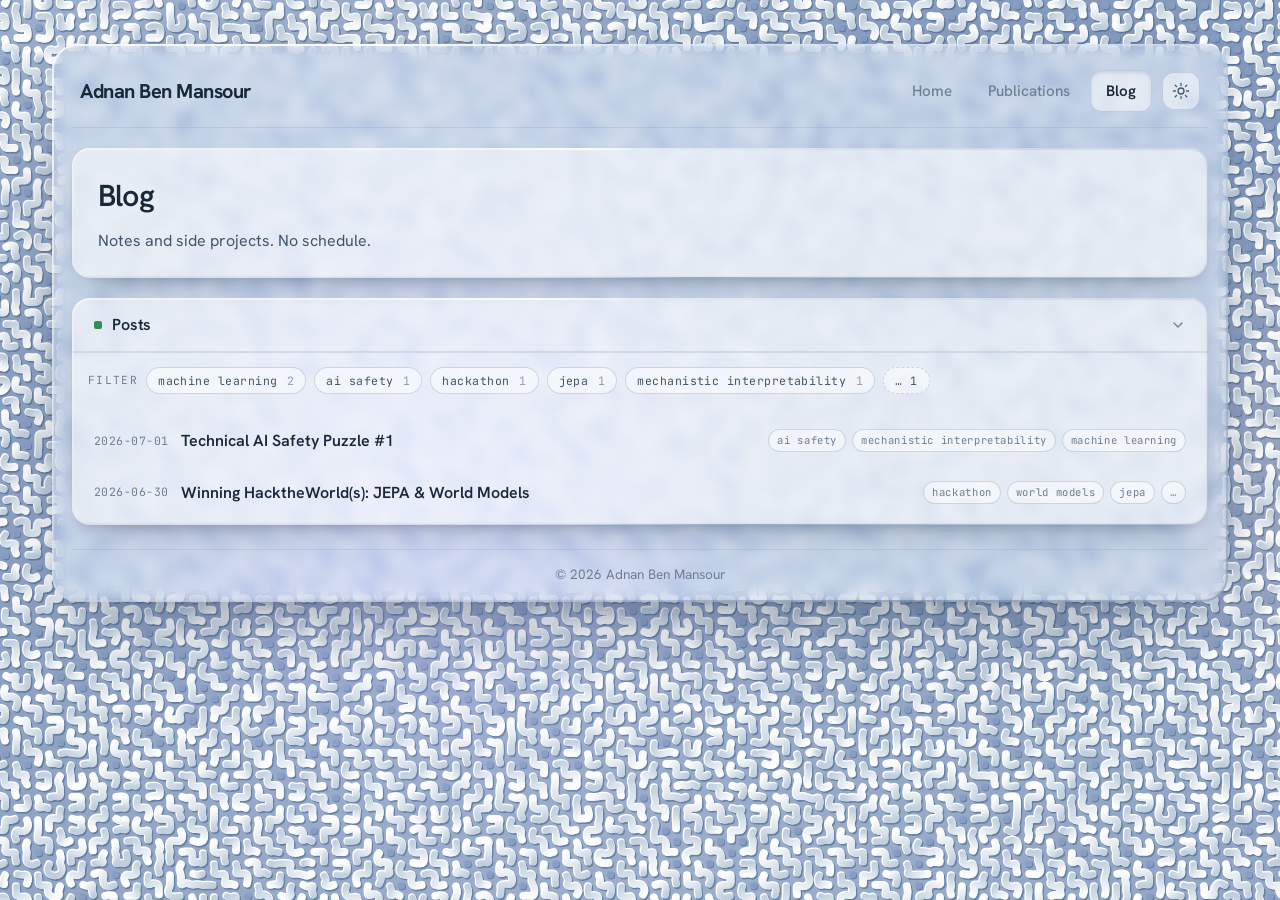
==== blog.html @ 6f02ef1b "First blog posts" ====
<!doctype html>
<html lang="en">
<head>
  <meta charset="utf-8" />
  <meta name="viewport" content="width=device-width, initial-scale=1" />
  <title>Blog - Adnan Ben Mansour</title>
  <link rel="preconnect" href="https://fonts.googleapis.com" />
  <link rel="preconnect" href="https://fonts.gstatic.com" crossorigin />
  <link href="https://fonts.googleapis.com/css2?family=Hanken+Grotesk:wght@400;500;600;700&family=JetBrains+Mono:wght@400;500&display=swap" rel="stylesheet" />
  <link rel="icon" type="image/png" href="favicon.png" />
  <link rel="stylesheet" href="styles.css?v=4a01e9f5" />
  <script>
    (function(){try{var t=localStorage.getItem('theme')||'light';document.documentElement.setAttribute('data-theme',t);}catch(e){document.documentElement.setAttribute('data-theme','light');}})();
  </script>
  <script src="serpentine-bg.js?v=650c353c"></script>
</head>
<body>
  <serpentine-bg></serpentine-bg>

  <div id="wrap">
    <main class="sheet lg-rim lg-rim-lg">

      <header class="topbar">
        <a class="brand" href="index.html">Adnan Ben Mansour</a>
        <nav class="nav" aria-label="Primary">
          <a href="index.html">Home</a>
          <a href="publications.html">Publications</a>
          <a href="blog.html" class="is-current" aria-current="page">Blog</a>
          <button class="theme-toggle" type="button" aria-label="Toggle theme">
            <svg class="icon-sun" width="18" height="18" viewBox="0 0 24 24" fill="none" stroke="currentColor" stroke-width="1.7" stroke-linecap="round" aria-hidden="true"><circle cx="12" cy="12" r="4"/><path d="M12 2v2.5M12 19.5V22M4.2 4.2l1.8 1.8M18 18l1.8 1.8M2 12h2.5M19.5 12H22M4.2 19.8l1.8-1.8M18 6l1.8-1.8"/></svg>
            <svg class="icon-moon" width="18" height="18" viewBox="0 0 24 24" fill="none" stroke="currentColor" stroke-width="1.7" stroke-linecap="round" stroke-linejoin="round" aria-hidden="true"><path d="M20 14.5A8 8 0 1 1 9.5 4a6.5 6.5 0 0 0 10.5 10.5Z"/></svg>
          </button>
        </nav>
      </header>

      
    <section class="card lg-rim intro">
      <h1>Blog</h1>
      <p>Notes and side projects. No schedule.</p>
    </section>

    <section class="card lg-rim card--clip is-open" data-collapse>
      <button class="card__head" type="button" aria-expanded="true">
        <span class="dot dot--post"></span>
        <span>Posts</span>
        <span class="card__chev"><svg width="16" height="16" viewBox="0 0 24 24" fill="none" stroke="currentColor" stroke-width="2" stroke-linecap="round" stroke-linejoin="round" aria-hidden="true"><path d="M6 9l6 6 6-6"/></svg></span>
      </button>
      <div class="card__body">
        <div class="filters" id="tag-filters" aria-label="Filter posts by tag">
          <span class="filters-label">Filter</span>
        </div>
        <ul class="posts" id="posts">
          <li data-tags="ai safety,mechanistic interpretability,machine learning">
            <span class="date">2026-07-01</span>
            <a class="post-title" href="posts/2026-07-01-bluedot-technical-ai-safety-puzzle.html">Technical AI Safety Puzzle #1</a>
            <span class="post-tags"><span class="post-tag" data-tag="ai safety">ai safety</span><span class="post-tag" data-tag="mechanistic interpretability">mechanistic interpretability</span><span class="post-tag" data-tag="machine learning">machine learning</span></span>
          </li>
          <li data-tags="hackathon,world models,jepa,machine learning">
            <span class="date">2026-06-30</span>
            <a class="post-title" href="posts/2026-06-30-hacktheworlds-jepa-world-models.html">Winning HacktheWorld(s): JEPA & World Models</a>
            <span class="post-tags"><span class="post-tag" data-tag="hackathon">hackathon</span><span class="post-tag" data-tag="world models">world models</span><span class="post-tag" data-tag="jepa">jepa</span><span class="post-tag" data-tag="machine learning">machine learning</span></span>
          </li>
        </ul>
        <p id="empty-msg" style="display:none;padding:24px;text-align:center;color:var(--ink-mute);font-size:0.92rem;">No posts match the selected tags.</p>
      </div>
    </section>


      <footer class="foot">
        <span>&copy; 2026 Adnan Ben Mansour</span>
      </footer>

    </main>
  </div>
  <script src="nav.js?v=87e33d95"></script>
  <script src="collapse.js?v=8786c41b"></script>
  <script src="filters.js?v=eabeb428"></script>
</body>
</html>
---- styles.css ----
/* =====================================================================
   Adnan Ben Mansour — "liquid glass" design system.

   This stylesheet is a real, class-based port of the liquidglass/ mockups
   (originally emitted by Claude Design as inline styles + style-hover).
   Frosted glass panels float over an animated <serpentine-bg> field.

   Compiled pages come from src/ via build.py; this file is a versioned,
   cache-busted asset.
   ===================================================================== */

/* ---------- design tokens ---------- */
:root{
  --sans:"Hanken Grotesk",-apple-system,BlinkMacSystemFont,"Segoe UI",system-ui,sans-serif;
  --mono:"JetBrains Mono",ui-monospace,SFMono-Regular,Menlo,monospace;

  --ink:#19293a; --ink-soft:#41566a; --ink-mute:#6c7f92;
  --accent:#466480; --accent-hov:#33506a; --on-accent:#ffffff;

  --page-bg:rgba(255,255,255,0.20);
  --card-bg:rgba(255,255,255,0.54);
  --card-border:rgba(255,255,255,0.72);
  --inner-hi:rgba(255,255,255,0.9);

  --page-shadow:0 34px 80px -34px rgba(34,52,78,0.6),0 6px 22px -12px rgba(34,52,78,0.2);
  --card-shadow:0 16px 34px -20px rgba(34,52,78,0.55),0 4px 12px -6px rgba(34,52,78,0.22);

  --hairline:rgba(110,140,172,0.20);
  --chip-bg:rgba(255,255,255,0.5);
  --chip-border:rgba(110,140,172,0.30);
  --accent-soft:rgba(70,100,128,0.08);

  --c-connect:oklch(0.64 0.15 55);
  --c-pub:oklch(0.55 0.13 252);
  --c-post:oklch(0.58 0.13 150);

  --rim-hi:rgba(255,255,255,0.78);
  --rim-sh:rgba(40,62,92,0.30);
  --rim-grad:conic-gradient(from 315deg at 50% 50%, rgba(255,255,255,0.95) 0%, rgba(214,236,246,0.5) 13%, rgba(196,214,240,0.36) 31%, rgba(70,100,140,0.40) 50%, rgba(150,178,212,0.30) 69%, rgba(244,237,227,0.40) 87%, rgba(255,255,255,0.95) 100%);
  --blur:8px;

  /* derived surfaces used by article/code rendering */
  --rule:var(--chip-border);
  --sheet:var(--chip-bg);
  --tag-bg:var(--chip-bg);
  --tag-border:var(--chip-border);
}
html[data-theme="dark"]{
  --ink:#e8eff5; --ink-soft:#aebecc; --ink-mute:#8093a4;
  --accent:#b3c3d3; --accent-hov:#cdd9e3; --on-accent:#15222e;

  --page-bg:rgba(18,32,46,0.42);
  --card-bg:rgba(56,78,104,0.36);
  --card-border:rgba(184,208,236,0.16);
  --inner-hi:rgba(184,208,236,0.14);

  --page-shadow:0 36px 86px -34px rgba(0,0,0,0.78),0 6px 24px -12px rgba(0,0,0,0.5);
  --card-shadow:0 18px 38px -20px rgba(0,0,0,0.66),0 5px 14px -7px rgba(0,0,0,0.4);

  --hairline:rgba(184,208,236,0.13);
  --chip-bg:rgba(70,94,122,0.36);
  --chip-border:rgba(184,208,236,0.18);
  --accent-soft:rgba(179,195,211,0.12);

  --c-connect:oklch(0.80 0.13 60);
  --c-pub:oklch(0.74 0.13 252);
  --c-post:oklch(0.77 0.14 150);

  --rim-hi:rgba(202,226,252,0.20);
  --rim-sh:rgba(0,0,0,0.44);
  --rim-grad:conic-gradient(from 315deg at 50% 50%, rgba(214,232,252,0.5) 0%, rgba(150,182,216,0.22) 22%, rgba(0,0,0,0.42) 50%, rgba(150,182,216,0.18) 78%, rgba(214,232,252,0.5) 100%);
}

/* ---------- base ---------- */
*{box-sizing:border-box;}
html,body{margin:0;padding:0;}
body{
  min-height:100vh;
  color:var(--ink);
  font-family:var(--sans);
  line-height:1.6;
  -webkit-font-smoothing:antialiased;
  text-rendering:optimizeLegibility;
  /* fallback field, painted over by <serpentine-bg> when JS runs */
  background:
    radial-gradient(120% 90% at 12% -8%, #9fb1cd 0%, transparent 55%),
    radial-gradient(110% 90% at 96% 6%, #8399bb 0%, transparent 52%),
    #8ca1c1;
}
html[data-theme="dark"] body{
  background:
    radial-gradient(120% 90% at 12% -8%, #0a1018 0%, transparent 55%),
    radial-gradient(110% 90% at 96% 6%, #0c141d 0%, transparent 52%),
    #070c13;
}
a{color:inherit;text-decoration:none;}
button{font-family:inherit;}
img{max-width:100%;display:block;}
::selection{background:var(--accent-soft);}

/* ---------- liquid-glass rim ---------- */
.lg-rim{position:relative;}
.lg-rim::before{
  content:"";position:absolute;inset:0;border-radius:inherit;padding:1.5px;
  background:var(--rim-grad);
  -webkit-mask:linear-gradient(#000 0 0) content-box,linear-gradient(#000 0 0);
  -webkit-mask-composite:xor;mask-composite:exclude;
  pointer-events:none;z-index:3;
}
.lg-rim-lg::before{padding:2px;}

/* ---------- shell ---------- */
#wrap{
  position:relative;z-index:1;width:100%;max-width:1240px;margin:0 auto;
  padding:clamp(16px,3.4vw,44px) clamp(14px,3.4vw,32px) clamp(40px,5vw,60px);
}
.sheet{
  position:relative;
  background:var(--page-bg);
  backdrop-filter:blur(var(--blur)) saturate(140%);
  -webkit-backdrop-filter:blur(var(--blur)) saturate(140%);
  border:0;
  border-radius:clamp(18px,2vw,26px);
  box-shadow:inset 2.5px 2.5px 3px -2px var(--rim-hi),inset -2.5px -2.5px 4px -2px var(--rim-sh),var(--page-shadow);
  padding:clamp(14px,1.6vw,20px) clamp(14px,1.6vw,20px) 16px;
}

/* ---------- topbar ---------- */
.topbar{
  display:flex;align-items:center;justify-content:space-between;gap:20px;flex-wrap:wrap;
  padding:6px 8px 15px;border-bottom:1px solid var(--hairline);margin-bottom:20px;
}
.brand{font-weight:700;font-size:1.25rem;letter-spacing:-0.025em;color:var(--ink);}
.nav{display:flex;align-items:center;gap:4px;flex-wrap:wrap;}
.nav a{
  padding:8px 15px;border-radius:11px;border:1px solid transparent;
  color:var(--ink-mute);font-weight:500;font-size:0.95rem;
  transition:color .15s,background-color .15s,border-color .15s;
}
.nav a:hover{color:var(--ink);background:var(--chip-bg);}
.nav a.is-current{
  color:var(--ink);font-weight:600;background:var(--chip-bg);border-color:var(--chip-border);
  box-shadow:inset 0 2px 5px -2px color-mix(in oklab,var(--ink) 24%,transparent);
}
.theme-toggle{
  margin-left:6px;width:38px;height:38px;border-radius:12px;
  background:var(--chip-bg);border:1px solid var(--chip-border);color:var(--ink-soft);
  display:grid;place-items:center;cursor:pointer;
  transition:color .15s,border-color .15s;
}
.theme-toggle:hover{color:var(--accent);border-color:var(--accent);}
.theme-toggle svg{display:block;}
.theme-toggle .icon-moon{display:none;}
html[data-theme="dark"] .theme-toggle .icon-sun{display:none;}
html[data-theme="dark"] .theme-toggle .icon-moon{display:block;}

/* ---------- layout ---------- */
.grid{
  display:grid;grid-template-columns:minmax(286px,332px) minmax(0,1fr);
  gap:clamp(14px,1.6vw,20px);align-items:start;
}
.col{display:flex;flex-direction:column;gap:clamp(14px,1.6vw,20px);}

/* ---------- card ---------- */
.card{
  background:var(--card-bg);border:0;border-radius:18px;
  box-shadow:inset 2px 2px 2px -2px var(--rim-hi),inset -2px -2px 3px -2px var(--rim-sh),var(--card-shadow);
}
.card--pad{padding:24px 22px;}
.card--clip{overflow:hidden;}
.card--sep{margin-bottom:clamp(14px,1.6vw,20px);}

/* colored section dots */
.dot{width:8px;height:8px;border-radius:2px;flex:0 0 auto;display:inline-block;}
.dot--connect{background:var(--c-connect);}
.dot--pub{background:var(--c-pub);}
.dot--post{background:var(--c-post);}

/* collapsible card header */
.card__bar{display:flex;align-items:center;}
.card__head{
  width:100%;display:flex;align-items:center;gap:10px;
  padding:16px 22px;border:0;background:none;cursor:pointer;text-align:left;
  color:var(--ink);font-size:1rem;font-weight:600;letter-spacing:-0.01em;
}
.card__head:focus-visible{outline:2px solid var(--accent);outline-offset:-2px;border-radius:12px;}
.card__chev{margin-left:auto;display:grid;place-items:center;color:var(--ink-mute);transition:transform .2s ease;}
.card__chev svg{display:block;}
.card:not(.is-open) .card__chev{transform:rotate(-90deg);}
.card:not(.is-open) .card__body{display:none;}
.card__bar .card__head{flex:1 1 auto;width:auto;min-width:0;padding-right:8px;}
.card__bar .card__head .card__chev{margin-left:6px;}
.card__action{
  flex:0 0 auto;margin-right:16px;display:inline-flex;align-items:center;gap:7px;
  padding:7px 13px;border-radius:11px;background:var(--chip-bg);border:1px solid var(--chip-border);
  color:var(--ink-soft);font-size:0.82rem;font-weight:500;white-space:nowrap;
  transition:color .15s,border-color .15s;
}
.card__action:hover{color:var(--ink);border-color:var(--accent);}
.card__action svg{display:block;}
.card__body{border-top:1px solid var(--hairline);}

/* ---------- home: avatar / identity card ---------- */
.avatar-wrap{display:flex;flex-direction:column;align-items:center;}
.avatar{
  width:118px;height:118px;border-radius:50%;overflow:hidden;border:1px solid var(--card-border);
  box-shadow:0 0 0 6px var(--accent-soft),0 14px 30px -16px rgba(34,52,78,0.5);
}
.avatar img{width:100%;height:100%;object-fit:cover;}
.meta-list{list-style:none;padding:0;margin:18px 0 0;display:flex;flex-direction:column;gap:9px;}
.meta-list li{display:flex;align-items:center;gap:10px;font-size:0.92rem;color:var(--ink-soft);}
.meta-ico{color:var(--accent);display:inline-flex;flex:0 0 auto;}
.meta-ico svg{display:block;}
.meta-note{color:var(--ink-mute);font-weight:400;}
.affil{display:flex;flex-direction:column;align-items:flex-start;gap:8px;margin-top:18px;}
.affil a{
  display:inline-flex;align-items:center;gap:5px;padding:6px 13px;
  background:var(--chip-bg);border:1px solid var(--chip-border);border-radius:999px;
  color:var(--ink-soft);font-size:0.8rem;font-weight:500;white-space:nowrap;
  transition:color .18s,border-color .18s,background-color .18s,transform .18s;
}
.affil a:hover{color:var(--ink);border-color:var(--accent);background:var(--accent-soft);transform:translateY(-1px);}

/* ---------- home: contact card ---------- */
.card__label{
  display:flex;align-items:center;gap:9px;font-family:var(--mono);
  font-size:0.72rem;letter-spacing:0.16em;text-transform:uppercase;color:var(--ink);
  font-weight:500;margin-bottom:14px;
}
.iconbtns{display:flex;align-items:center;gap:8px;}
.iconbtn{
  flex:1;height:42px;display:grid;place-items:center;border-radius:11px;
  background:var(--chip-bg);border:1px solid var(--chip-border);color:var(--ink-soft);
  transition:color .15s,border-color .15s,background-color .15s;
}
.iconbtn:hover{color:var(--accent);border-color:var(--accent);background:var(--accent-soft);}
.iconbtn svg{display:block;width:18px;height:18px;}
.resume-btn{
  display:flex;align-items:center;justify-content:center;gap:9px;margin-top:14px;padding:11px;
  border-radius:13px;background:var(--accent);color:var(--on-accent);font-weight:600;font-size:0.92rem;
  box-shadow:0 10px 22px -14px var(--accent);transition:background-color .15s;
}
.resume-btn:hover{background:var(--accent-hov);}
.resume-btn svg{display:block;width:16px;height:16px;flex:0 0 auto;}

/* ---------- home: about card ---------- */
.about{padding:28px 28px 26px;}
.about h1{
  font-size:clamp(1.7rem,1.3rem + 1.4vw,2rem);font-weight:600;letter-spacing:-0.025em;
  margin:0 0 12px;color:var(--ink);
}
.about .lede{margin:0;font-size:1.06rem;line-height:1.62;color:var(--ink-soft);max-width:58ch;text-wrap:pretty;}

/* ---------- home hero (single-column layout) ---------- */
.home-hero{
  padding:6px 8px 22px;border-bottom:1px solid var(--hairline);
  margin-bottom:clamp(14px,1.6vw,20px);
}
.hero-id{display:flex;align-items:center;gap:clamp(18px,3vw,30px);}
.hero-id .avatar{flex:0 0 auto;}
.hero-text{min-width:0;}
.hero-name{
  font-size:clamp(1.7rem,1.3rem + 1.4vw,2.1rem);font-weight:600;letter-spacing:-0.025em;
  margin:0 0 8px;color:var(--ink);
}
.hero-text .meta-list{margin:2px 0 0;}
.affil--row{flex-direction:row;flex-wrap:wrap;margin-top:14px;}
/* readable measure for the (now multi-sentence) intro paragraph */
.home-hero .lede{margin:20px 0 0;font-size:1.1rem;line-height:1.6;color:var(--ink-soft);text-wrap:pretty;}
.contact-row{display:flex;align-items:center;flex-wrap:wrap;gap:10px;margin-top:18px;}
.contact-row .iconbtns{display:flex;gap:8px;flex-wrap:wrap;}
.contact-row .iconbtn{flex:0 0 auto;width:42px;}
.contact-row .resume-btn{margin-top:0;width:auto;padding:11px 18px;}
@media (max-width:560px){
  .hero-id{flex-direction:column;text-align:center;}
  .hero-text .meta-list li{justify-content:center;}
  .affil--row{justify-content:center;}
  .home-hero .lede{text-align:left;}
  .contact-row{justify-content:center;}
}

/* ---------- publication rows (home + publications) ---------- */
.publist > .pubrow + .pubrow{border-top:1px solid var(--hairline);}
.pubrow{padding:18px 22px;transition:background-color .18s;}
.pubrow:hover{background:var(--accent-soft);}
.pubrow__top{display:flex;gap:16px;align-items:flex-start;}
.publist .pubrow__top{align-items:center;}
.pub-thumb{
  width:84px;height:84px;flex:0 0 auto;border-radius:16px;
  background:var(--chip-bg);border:1px solid var(--chip-border);box-shadow:inset 0 1px 0 var(--inner-hi);
  display:grid;place-items:center;overflow:hidden;color:var(--accent);
}
.pub-thumb svg{width:76px;height:76px;opacity:0.92;}
.pub-main{flex:1 1 auto;min-width:0;}
.pub-title{
  display:block;font-size:1.02rem;font-weight:600;letter-spacing:-0.01em;line-height:1.32;
  color:var(--ink);transition:color .15s;
}
.pub-title:hover{color:var(--accent);}
.pub-authors{margin:6px 0 7px;font-size:0.85rem;color:var(--ink-soft);}
.pub-authors .me{color:var(--ink);font-weight:600;border-bottom:1px solid color-mix(in oklab,var(--accent) 55%,transparent);}
.pub-venue{
  margin:0;font-family:var(--mono);font-size:0.66rem;letter-spacing:0.13em;text-transform:uppercase;
  color:var(--accent);font-weight:500;display:flex;align-items:center;gap:8px;flex-wrap:wrap;
}
.pub-flag{padding:1px 6px;border:1px solid color-mix(in oklab,var(--accent) 45%,transparent);border-radius:4px;}
.pub-desc{margin:0;font-size:0.89rem;line-height:1.55;color:var(--ink-soft);max-width:78ch;text-wrap:pretty;}
.pub-actions{flex:0 0 auto;display:flex;flex-direction:column;gap:8px;align-items:flex-end;}
.pub-open{
  width:38px;height:38px;flex:0 0 auto;border-radius:11px;
  background:var(--chip-bg);border:1px solid var(--chip-border);color:var(--ink-soft);
  display:grid;place-items:center;
  transition:color .15s,border-color .15s,background-color .15s;
}
.pub-open:hover{color:var(--accent);border-color:var(--accent);background:var(--accent-soft);}
.pub-open svg{display:block;}

/* pill buttons for paper links */
.pub-btn,.paper-btn{
  display:inline-flex;align-items:center;gap:6px;padding:5px 14px;border-radius:999px;
  background:var(--accent-soft);border:1px solid color-mix(in oklab,var(--accent) 28%,transparent);
  color:var(--accent);font-size:0.82rem;font-weight:500;white-space:nowrap;
  transition:background-color .15s,color .15s,border-color .15s;
}
.pub-btn:hover,.paper-btn:hover{background:var(--accent);color:var(--on-accent);border-color:var(--accent);}
.pub-btn--ghost{background:var(--chip-bg);border-color:var(--chip-border);color:var(--ink-soft);}
.pub-btn--ghost:hover{background:var(--chip-bg);color:var(--ink);border-color:var(--accent);}
.pub-btn .arrow,.paper-btn .arrow{font-size:0.95em;}

/* ---------- publications page ---------- */
.intro{padding:24px 26px;margin-bottom:clamp(14px,1.6vw,20px);}
.intro h1{
  font-size:clamp(1.6rem,1.25rem + 1.4vw,1.9rem);font-weight:600;letter-spacing:-0.025em;
  margin:0 0 8px;color:var(--ink);
}
.intro p{margin:0;font-size:1rem;color:var(--ink-soft);}
.intro a{color:var(--accent);border-bottom:1px solid color-mix(in oklab,var(--accent) 45%,transparent);}
.pubyear{margin-bottom:clamp(14px,1.6vw,20px);}
.pubyear:last-child{margin-bottom:0;}
.year-label{
  display:flex;align-items:center;gap:10px;font-family:var(--mono);
  font-size:0.78rem;letter-spacing:0.14em;font-weight:500;color:var(--ink);
}
.year-meta{display:flex;align-items:center;gap:10px;color:var(--ink-mute);margin-left:auto;}
.year-count{font-family:var(--mono);font-size:0.66rem;letter-spacing:0.1em;}
.yeargrid{display:flex;flex-direction:column;gap:12px;padding:16px;}
.yeargrid .pubrow{padding:16px 18px;border-radius:14px;display:flex;flex-direction:column;gap:12px;}

/* ---------- posts (blog + recent) ---------- */
.posts{list-style:none;margin:0;padding:8px;display:flex;flex-direction:column;gap:2px;}
.posts li{display:flex;align-items:center;gap:12px;padding:12px 14px;border-radius:12px;transition:background-color .18s;}
.posts li:hover{background:var(--accent-soft);}
.posts li.is-hidden{display:none;}
.posts .date{font-family:var(--mono);font-size:0.72rem;letter-spacing:0.04em;color:var(--ink-mute);flex:0 0 auto;}
.post-title{font-weight:600;color:var(--ink);transition:color .15s;}
.post-title:hover{color:var(--accent);}
.post-tags{display:inline-flex;gap:6px;flex-wrap:wrap;margin-left:auto;}
.post-tag{
  font-family:var(--mono);font-size:0.66rem;letter-spacing:0.06em;
  padding:2px 8px;border-radius:999px;background:var(--chip-bg);border:1px solid var(--chip-border);
  color:var(--ink-mute);
}
.post-tag.is-active{background:var(--accent);color:var(--on-accent);border-color:var(--accent);}
a.post-tag{cursor:pointer;}

/* filters row */
.filters{display:flex;align-items:center;flex-wrap:wrap;gap:8px;padding:14px 16px;border-top:1px solid var(--hairline);}
.filters-label{font-family:var(--mono);font-size:0.7rem;letter-spacing:0.12em;text-transform:uppercase;color:var(--ink-mute);}
.filter-btn,.filter-clear,.filter-more{
  font-family:var(--mono);font-size:0.72rem;letter-spacing:0.04em;cursor:pointer;
  padding:5px 11px;border-radius:999px;background:var(--chip-bg);border:1px solid var(--chip-border);
  color:var(--ink-soft);transition:color .15s,border-color .15s,background-color .15s;white-space:nowrap;
}
.filter-btn:hover,.filter-more:hover{color:var(--ink);border-color:var(--accent);}
.filter-btn.is-on{background:var(--accent);color:var(--on-accent);border-color:var(--accent);}
.filter-btn .filter-n{opacity:.55;margin-left:2px;}
.filter-more{border-style:dashed;}
.filter-clear{border-style:dashed;color:var(--ink-mute);}
.post-tag--more{cursor:default;color:var(--ink-mute);letter-spacing:0.1em;}

/* empty states */
.empty{
  padding:44px 26px;border-top:1px solid var(--hairline);
  display:flex;flex-direction:column;align-items:center;text-align:center;gap:14px;
}
.empty-ico{
  width:62px;height:62px;border-radius:18px;display:grid;place-items:center;color:var(--accent);
  background:var(--chip-bg);border:1px solid var(--chip-border);box-shadow:inset 0 1px 0 var(--inner-hi);
}
.empty h3{margin:0 0 4px;font-size:1.02rem;font-weight:600;color:var(--ink);}
.empty p{margin:0;font-size:0.92rem;color:var(--ink-mute);max-width:42ch;}
.empty--inline{
  display:flex;align-items:center;gap:12px;padding:20px 22px;
  border-top:1px solid var(--hairline);color:var(--ink-mute);
}
.empty--inline span:last-child{font-size:0.92rem;}
.badge{
  font-family:var(--mono);font-size:0.68rem;letter-spacing:0.12em;text-transform:uppercase;
  padding:4px 10px;border:1px dashed var(--chip-border);border-radius:8px;color:var(--ink-mute);
}

/* ---------- footer ---------- */
.foot{
  text-align:center;margin-top:24px;padding-top:14px;border-top:1px solid var(--hairline);
  color:var(--ink-mute);font-size:0.85rem;
}
.foot a{color:var(--ink-soft);}
.foot a:hover{color:var(--accent);}

/* =====================================================================
   Detail pages (per-paper / per-post) — markdown article rendering.
   These re-theme the original article styles onto the glass palette.
   ===================================================================== */
.back-link{
  font-family:var(--mono);font-size:0.78rem;color:var(--ink-mute);letter-spacing:0.06em;
  display:inline-block;margin:4px 4px 14px;
}
.back-link:hover{color:var(--accent);}
.back-link::before{content:"← ";}

.article-card{padding:clamp(20px,3vw,34px);}

.paper-header{margin-bottom:1.4rem;}
.paper-header-top{display:flex;align-items:center;justify-content:space-between;gap:12px;margin-bottom:0.5rem;}
.paper-header-top .paper-venue{margin:0;}
.outline-toggle{
  flex:0 0 auto;width:34px;height:34px;border-radius:10px;
  background:var(--chip-bg);border:1px solid var(--chip-border);color:var(--ink-soft);
  display:grid;place-items:center;cursor:pointer;
  transition:color .15s,border-color .15s,background-color .15s;
}
.outline-toggle:hover{color:var(--accent);border-color:var(--accent);background:var(--accent-soft);}
.outline-toggle svg{display:block;}
.outline-toggle .ic-unfold{display:none;}
.outline-toggle.all-collapsed .ic-fold{display:none;}
.outline-toggle.all-collapsed .ic-unfold{display:block;}
.paper-header .paper-venue{
  font-family:var(--mono);font-size:0.78rem;letter-spacing:0.12em;text-transform:uppercase;
  color:var(--accent);margin:0 0 0.5rem;font-weight:600;
}
.paper-header h1{font-size:clamp(1.6rem,1.25rem + 1.4vw,2rem);margin:0 0 0.6rem;letter-spacing:-0.02em;text-wrap:balance;color:var(--ink);}
.paper-header .paper-authors{font-size:0.95rem;color:var(--ink-soft);margin:0 0 0.8rem;}
.paper-header .paper-authors .me{color:var(--ink);font-weight:600;}
.paper-header .paper-actions{display:flex;flex-wrap:wrap;gap:0.5rem;}

.paper-abstract{
  border:1px solid var(--hairline);border-radius:14px;padding:0.85rem 1.1rem;
  background:color-mix(in oklab,var(--accent-soft) 60%,transparent);margin:0.6rem 0 1.6rem;
}
.paper-abstract .abstract-label{
  font-family:var(--mono);font-size:0.72rem;letter-spacing:0.14em;text-transform:uppercase;
  color:var(--ink-mute);font-weight:600;margin:0 0 0.4rem;
}
.paper-abstract p{margin:0;color:var(--ink-soft);font-size:0.95rem;line-height:1.65;}

.article-body{font-size:1rem;line-height:1.7;color:var(--ink-soft);counter-reset:section-counter eqn-counter fig-counter cell-counter;}
.article-body p{color:var(--ink-soft);margin:0 0 1rem;}
.article-body strong{color:var(--ink);font-weight:600;}
.article-body h2{font-size:1.15rem;margin:2.2rem 0 0.7rem;color:var(--ink);display:flex;align-items:center;gap:0.6rem;counter-increment:section-counter;}
.article-body h2::before{
  content:counter(section-counter) ".";flex:0 0 auto;
  font-family:var(--mono);font-weight:500;color:var(--ink-mute);font-size:0.85em;
}
/* collapsible article sections: heading reduces to its title between two rules */
.article-body h2.section-head{cursor:pointer;user-select:none;}
.article-body h2.section-head:hover{color:var(--accent);}
.article-body h2.is-collapsed{color:var(--ink-mute);gap:0.9rem;margin:1.6rem 0;}
.article-body h2.is-collapsed::before{content:"";flex:1 1 auto;height:1px;background:var(--hairline);}
.article-body h2.is-collapsed::after{content:"";flex:1 1 auto;height:1px;background:var(--hairline);}
.article-body h2.is-collapsed + .section-body{display:none;}
.article-body h3{font-size:1.02rem;margin:1.4rem 0 0.4rem;color:var(--ink);}
.article-body ul,.article-body ol{margin:0 0 1rem;padding-left:1.2rem;}
.article-body li{margin:0.15rem 0;}
.article-body blockquote{border-left:2px solid var(--accent);margin:0 0 1rem;padding:0.1rem 0 0.1rem 0.9rem;color:var(--ink-soft);font-style:italic;}
.article-body a{color:var(--accent);border-bottom:1px solid color-mix(in oklab,var(--accent) 40%,transparent);}
.article-body a:hover{color:var(--accent-hov);}
.article-body img{border-radius:10px;margin:1rem 0;}
.article-body table{border-collapse:collapse;width:100%;margin:1rem 0 1.4rem;font-size:0.9rem;}
.article-body th,.article-body td{border:1px solid var(--hairline);padding:0.4rem 0.7rem;text-align:left;}
.article-body th{background:var(--chip-bg);color:var(--ink);font-weight:600;}

/* inline code */
.article-body code,.article-body :not(pre) > code{
  font-family:var(--mono);font-size:0.88em;background:var(--tag-bg);border:1px solid var(--tag-border);
  border-radius:4px;padding:0.05em 0.35em;color:var(--ink);
}

/* notebook-style cell (code & figures) */
.cell{border:1px solid var(--rule);border-radius:12px;background:var(--sheet);margin:1rem 0 1.4rem;overflow:hidden;}
.cell-label{
  font-family:var(--mono);font-size:0.72rem;letter-spacing:0.06em;color:var(--ink-mute);
  padding:0.45rem 0.85rem 0.4rem;border-bottom:1px solid var(--rule);
  background:color-mix(in oklab,var(--accent-soft) 30%,transparent);
  display:flex;justify-content:space-between;align-items:baseline;gap:0.6rem;
}
.cell-label .cell-caption{color:var(--ink-soft);font-family:var(--sans);font-size:0.82rem;letter-spacing:0;}
.cell-label .cell-lang{
  display:inline-block;padding:0.05rem 0.45rem;border:1px solid var(--rule);border-radius:3px;
  color:var(--ink-soft);background:var(--sheet);font-family:var(--mono);font-size:0.68rem;
  letter-spacing:0.06em;text-transform:lowercase;
}
.cell-label.is-toggle{cursor:pointer;user-select:none;}
.cell-label.is-toggle:hover{background:color-mix(in oklab,var(--accent-soft) 55%,transparent);}
.cell-toggle{
  appearance:none;background:transparent;border:0;font:inherit;color:var(--ink-soft);
  font-family:var(--mono);font-size:0.72rem;letter-spacing:0.04em;cursor:pointer;padding:0;
  display:inline-flex;align-items:center;gap:0.35rem;
}
.cell-toggle:hover{color:var(--accent);}
.cell-toggle .chev{display:inline-block;transition:transform .15s ease;font-size:0.85em;}
.cell.is-collapsed .cell-toggle .chev{transform:rotate(-90deg);}
.cell.is-collapsed .cell-label{border-bottom-color:transparent;}
.cell.is-collapsed pre{display:none;}
.cell pre{margin:0;padding:0.85rem 1rem;font-family:var(--mono);font-size:0.85rem;line-height:1.55;color:var(--ink);overflow-x:auto;background:transparent;}
.cell pre code{background:transparent;border:0;padding:0;font-size:inherit;color:inherit;}

/* hand-tinted syntax tokens */
.tok-kw{color:#2f6f9e;font-weight:500;}
.tok-str{color:#3f8a6e;}
.tok-num{color:#8a6aa0;}
.tok-com{color:var(--ink-mute);font-style:italic;}
.tok-fn{color:#466480;}
.tok-cls{color:#7d6db0;}
html[data-theme="dark"] .tok-kw{color:#8fc0e8;}
html[data-theme="dark"] .tok-str{color:#8fd0b0;}
html[data-theme="dark"] .tok-num{color:#c4a9dd;}
html[data-theme="dark"] .tok-com{color:var(--ink-mute);}
html[data-theme="dark"] .tok-fn{color:#aec6df;}
html[data-theme="dark"] .tok-cls{color:#c2b1e6;}

/* figure cell */
.figure{border:1px solid var(--rule);border-radius:12px;overflow:hidden;margin:1rem 0 1.4rem;background:var(--sheet);}
.figure-frame{
  background:
    linear-gradient(135deg, transparent 0 49%, color-mix(in oklab, var(--accent) 12%, transparent) 49% 51%, transparent 51%) 0 0/14px 14px,
    color-mix(in oklab, var(--accent-soft) 35%, transparent);
  padding:1.2rem;display:grid;place-items:center;min-height:220px;color:var(--accent);
}
.figure-frame svg{display:block;max-width:100%;height:auto;}
.figure-frame img{display:block;max-width:100%;height:auto;max-height:520px;border-radius:8px;margin:0;}
.figure-frame p{margin:0;}
.figure-frame:has(img){background:var(--sheet);padding:1rem;min-height:0;}
/* image figures shrink to the image width and centre; caption wraps within it */
.figure:has(img){width:fit-content;max-width:100%;margin-inline:auto;}
.figure:has(img) .figure-caption{width:0;min-width:100%;}
.figure-caption{font-family:var(--sans);font-size:0.85rem;color:var(--ink-soft);padding:0.55rem 0.9rem 0.65rem;border-top:1px solid var(--rule);background:var(--sheet);}
.figure-caption .fig-num{font-family:var(--mono);color:var(--accent);font-weight:600;margin-right:0.4rem;}
.figure-caption .fig-num::before{counter-increment:fig-counter;content:"Fig " counter(fig-counter) ".";}

/* numbered display equation */
.eqn{
  display:grid;grid-template-columns:1fr auto;align-items:center;gap:1rem;margin:1rem 0 1.2rem;
  padding:0.6rem 1rem;border-left:2px solid var(--accent);
  background:color-mix(in oklab,var(--accent-soft) 40%,transparent);border-radius:0 12px 12px 0;
}
.eqn .eqn-body{overflow-x:auto;}
.eqn .eqn-num{font-family:var(--mono);color:var(--ink-mute);font-size:0.9rem;}
.eqn .eqn-num::before{counter-increment:eqn-counter;content:"(" counter(eqn-counter) ")";}

/* ---------- responsive ---------- */
@media (max-width:840px){
  .grid{grid-template-columns:1fr;}
}
@media (max-width:560px){
  .topbar{flex-direction:column;align-items:flex-start;gap:14px;}
  .pubrow__top{flex-wrap:wrap;}
  .pub-actions{flex-direction:row;align-items:center;}
  .post-tags{margin-left:0;}
  .posts li{flex-wrap:wrap;}
}
@media (prefers-reduced-motion:reduce){
  *{transition:none !important;}
}
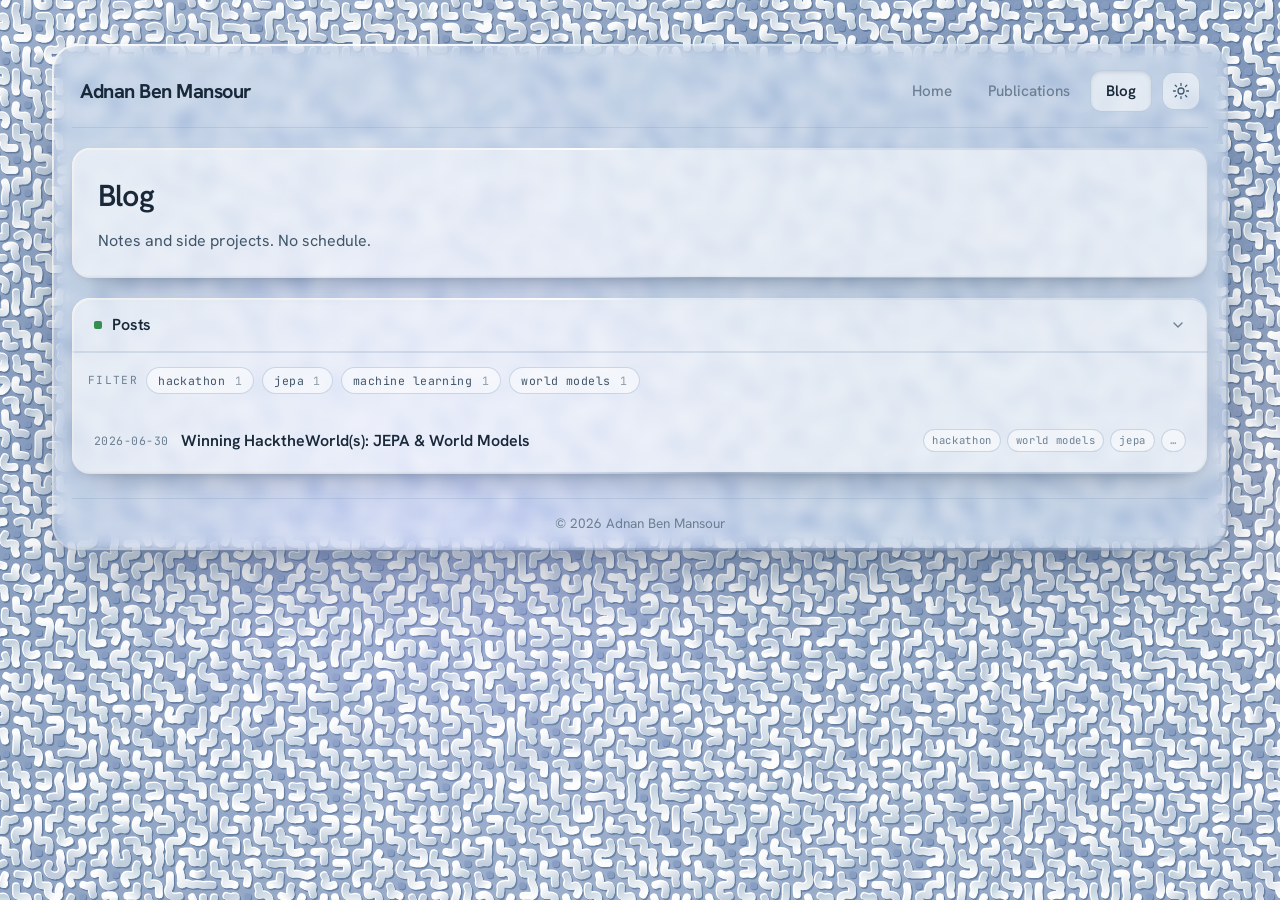
==== commit 80e61d62: "accepted at melex at eccv 26" ====
--- a/blog.html
+++ b/blog.html
@@ -50,11 +50,6 @@
           <span class="filters-label">Filter</span>
         </div>
         <ul class="posts" id="posts">
-          <li data-tags="ai safety,mechanistic interpretability,machine learning">
-            <span class="date">2026-07-01</span>
-            <a class="post-title" href="posts/2026-07-01-bluedot-technical-ai-safety-puzzle.html">Technical AI Safety Puzzle #1</a>
-            <span class="post-tags"><span class="post-tag" data-tag="ai safety">ai safety</span><span class="post-tag" data-tag="mechanistic interpretability">mechanistic interpretability</span><span class="post-tag" data-tag="machine learning">machine learning</span></span>
-          </li>
           <li data-tags="hackathon,world models,jepa,machine learning">
             <span class="date">2026-06-30</span>
             <a class="post-title" href="posts/2026-06-30-hacktheworlds-jepa-world-models.html">Winning HacktheWorld(s): JEPA & World Models</a>
